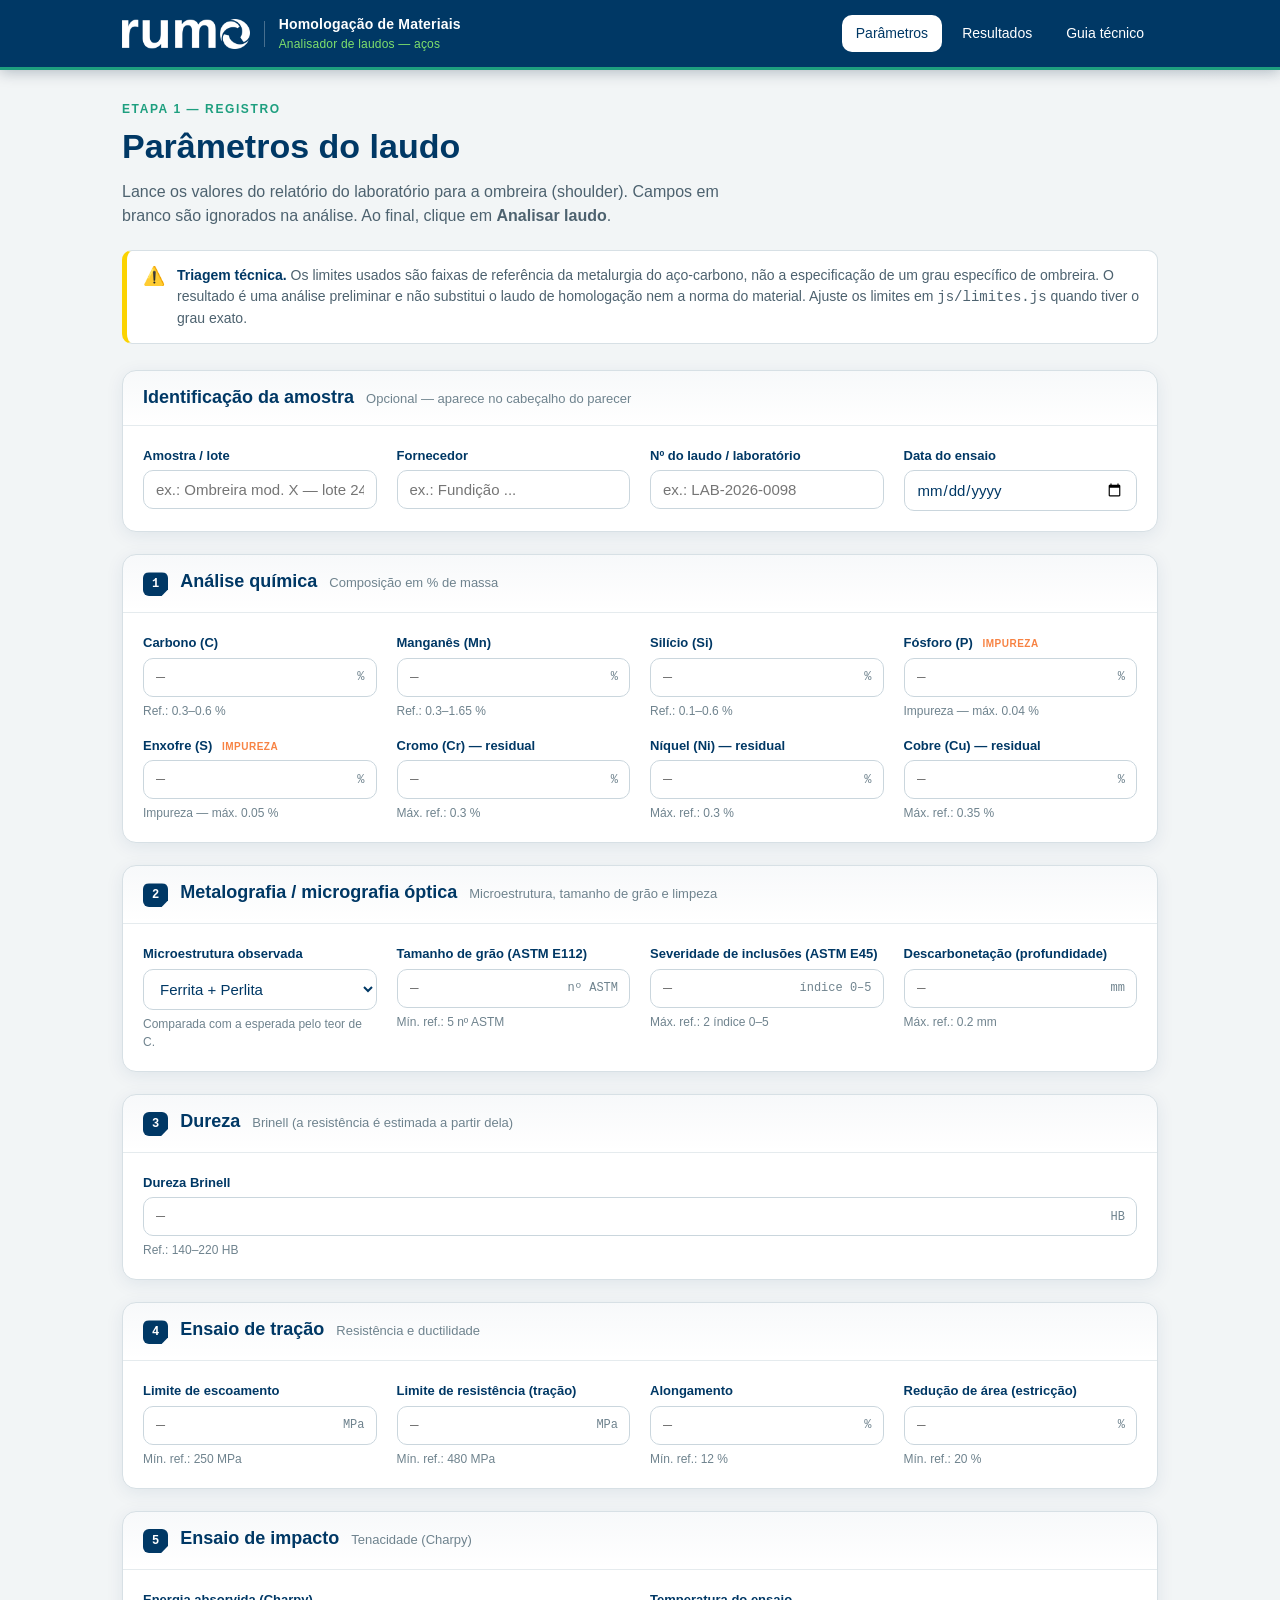
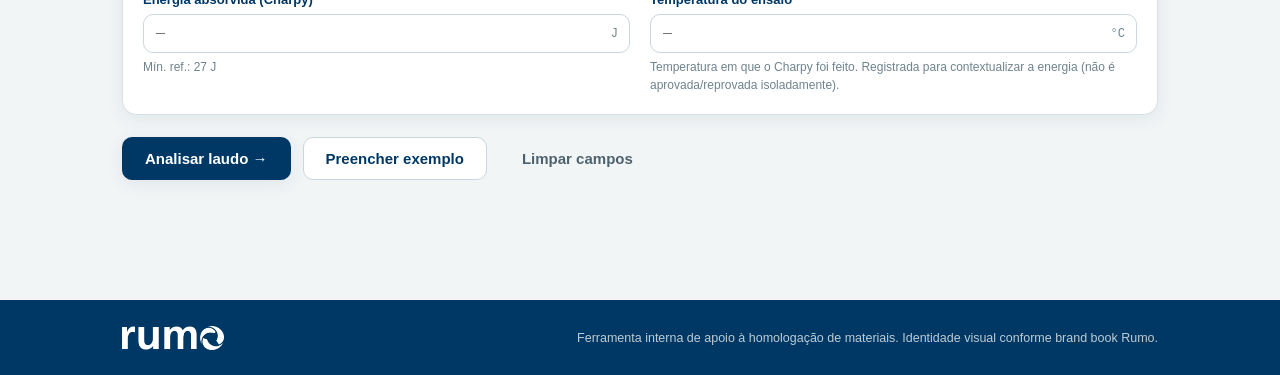
==== index.html @ c0f43e41 "Piloto" ====
<!DOCTYPE html>
<html lang="pt-BR">
<head>
  <meta charset="UTF-8">
  <meta name="viewport" content="width=device-width, initial-scale=1.0">
  <title>Entrada de parâmetros · Homologação de aços · Rumo</title>
  <link rel="stylesheet" href="css/estilo.css">
</head>
<body>
  <header class="topo">
    <div class="topo__interno">
      <div class="topo__marca">
        <img src="assets/rumo/rumo-logo-branco.png" alt="Rumo">
        <span class="topo__divisor"></span>
        <span class="topo__titulo">Homologação de Materiais<span>Analisador de laudos — aços</span></span>
      </div>
      <nav class="nav">
        <a href="index.html" class="ativo">Parâmetros</a>
        <a href="resultados.html">Resultados</a>
        <a href="guia.html">Guia técnico</a>
      </nav>
    </div>
  </header>

  <main class="pagina">
    <div class="cabecalho">
      <p class="eyebrow">Etapa 1 — Registro</p>
      <h1>Parâmetros do laudo</h1>
      <p class="sub">Lance os valores do relatório do laboratório para a ombreira (shoulder). Campos em branco são ignorados na análise. Ao final, clique em <strong>Analisar laudo</strong>.</p>
    </div>

    <div class="aviso">
      <span class="aviso__ico">⚠️</span>
      <div><strong>Triagem técnica.</strong> Os limites usados são faixas de referência da metalurgia do aço-carbono, não a especificação de um grau específico de ombreira. O resultado é uma análise preliminar e não substitui o laudo de homologação nem a norma do material. Ajuste os limites em <code>js/limites.js</code> quando tiver o grau exato.</div>
    </div>

    <!-- Identificação (campos fixos) -->
    <section class="card">
      <div class="card__cabeca">
        <h2>Identificação da amostra</h2>
        <p class="legenda">Opcional — aparece no cabeçalho do parecer</p>
      </div>
      <div class="card__corpo">
        <div class="grade">
          <div class="campo"><label for="id_amostra">Amostra / lote</label>
            <div class="campo__entrada"><input type="text" id="id_amostra" placeholder="ex.: Ombreira mod. X — lote 2451"></div></div>
          <div class="campo"><label for="id_fornecedor">Fornecedor</label>
            <div class="campo__entrada"><input type="text" id="id_fornecedor" placeholder="ex.: Fundição ..."></div></div>
          <div class="campo"><label for="id_laudo">Nº do laudo / laboratório</label>
            <div class="campo__entrada"><input type="text" id="id_laudo" placeholder="ex.: LAB-2026-0098"></div></div>
          <div class="campo"><label for="id_data">Data do ensaio</label>
            <div class="campo__entrada"><input type="date" id="id_data"></div></div>
        </div>
      </div>
    </section>

    <!-- As 5 seções de análise são geradas a partir de limites.js -->
    <div id="secoes-analise"></div>

    <div class="acoes">
      <button type="button" class="btn btn--primario" id="btn-analisar">Analisar laudo →</button>
      <button type="button" class="btn btn--secundario" id="btn-exemplo">Preencher exemplo</button>
      <button type="button" class="btn btn--fantasma" id="btn-limpar">Limpar campos</button>
    </div>
  </main>

  <footer class="rodape">
    <div class="rodape__interno">
      <img src="assets/rumo/rumo-logo-branco.png" alt="Rumo">
      <p>Ferramenta interna de apoio à homologação de materiais. Identidade visual conforme brand book Rumo.</p>
    </div>
  </footer>

  <script src="js/limites.js"></script>
  <script src="js/entrada.js"></script>
</body>
</html>
---- css/estilo.css ----
/* =====================================================================
   IDENTIDADE RUMO — Tokens de design (brand book oficial)
   Paleta: https://brandbook.rumolog.com/
   ===================================================================== */
:root {
  /* Paleta institucional (principal) */
  --rumo-azul:         #003865;   /* cor âncora */
  --rumo-azul-claro:   #32A6E6;
  --rumo-verde:        #1E9F7F;
  --rumo-verde-claro:  #7FE06C;
  --rumo-azul-profundo:#002B4D;
  --rumo-azul-noite:   #001E36;

  /* Secundária — uso PONTUAL */
  --rumo-amarelo:      #FBD300;
  --rumo-laranja:      #F78344;
  --rumo-cinza:        #BDCCD4;

  /* Cinzas de interface */
  --rumo-cinza-50:     #F2F5F6;
  --rumo-cinza-100:    #E5EBEE;
  --rumo-cinza-200:    #D7E0E5;
  --rumo-cinza-300:    #CAD6DD;
  --rumo-texto:        #4D626F;
  --rumo-texto-claro:  #6F838E;

  /* Tipografia — Cera Pro p/ quem tiver licença; Verdana é o fallback oficial */
  --rumo-fonte: "Cera Pro", Verdana, Geneva, Tahoma, sans-serif;
  --fonte-dados: ui-monospace, "SF Mono", "Cascadia Code", "Roboto Mono", Consolas, monospace;

  /* Estados */
  --rumo-ok:     var(--rumo-verde);
  --rumo-alerta: var(--rumo-amarelo);
  --rumo-erro:   #D84545;

  /* Forma, sombra e movimento (chanfro sutil = eco do grafismo) */
  --rumo-raio:    14px;
  --rumo-raio-sm: 10px;
  --rumo-sombra:       0 4px 18px rgba(0, 56, 101, 0.08);
  --rumo-sombra-hover: 0 10px 30px rgba(0, 56, 101, 0.16);
  --rumo-transicao: 0.18s ease;
}

/* =====================================================================
   BASE
   ===================================================================== */
* { box-sizing: border-box; }
html { scroll-behavior: smooth; }
body {
  margin: 0;
  font-family: var(--rumo-fonte);
  color: var(--rumo-azul);
  background:
    radial-gradient(1200px 480px at 100% -10%, rgba(50,166,230,0.06), transparent 60%),
    var(--rumo-cinza-50);
  line-height: 1.5;
  -webkit-font-smoothing: antialiased;
}
a { color: var(--rumo-azul-claro); }
h1, h2, h3 { color: var(--rumo-azul); line-height: 1.2; margin: 0 0 .4em; }
p { margin: 0 0 .8em; }

/* =====================================================================
   BARRA SUPERIOR + NAVEGAÇÃO
   ===================================================================== */
.topo {
  background: var(--rumo-azul);
  color: #fff;
  position: sticky; top: 0; z-index: 50;
  box-shadow: 0 2px 14px rgba(0,30,54,0.28);
  /* chanfro sutil na base (grafismo Rumo) */
  border-bottom: 3px solid var(--rumo-verde);
}
.topo__interno {
  max-width: 1080px; margin: 0 auto; padding: 14px 22px;
  display: flex; align-items: center; gap: 22px; flex-wrap: wrap;
}
.topo__marca { display: flex; align-items: center; gap: 14px; }
.topo__marca img { height: 30px; width: auto; display: block; }   /* logo > 70px de largura */
.topo__divisor { width: 1px; height: 26px; background: rgba(255,255,255,.28); }
.topo__titulo { font-size: 14px; font-weight: 700; letter-spacing: .2px; }
.topo__titulo span { display: block; font-weight: 400; font-size: 12px; color: var(--rumo-verde-claro); }

.nav { margin-left: auto; display: flex; gap: 6px; flex-wrap: wrap; }
.nav a {
  color: #fff; text-decoration: none; font-size: 14px; font-weight: 500;
  padding: 8px 14px; border-radius: var(--rumo-raio-sm);
  transition: background var(--rumo-transicao);
}
.nav a:hover { background: rgba(255,255,255,.12); }
.nav a.ativo { background: #fff; color: var(--rumo-azul); }

/* =====================================================================
   LAYOUT DE PÁGINA
   ===================================================================== */
.pagina { max-width: 1080px; margin: 0 auto; padding: 30px 22px 80px; }
.cabecalho { margin-bottom: 22px; }
.cabecalho .eyebrow {
  font-size: 12px; font-weight: 700; letter-spacing: 1.6px; text-transform: uppercase;
  color: var(--rumo-verde); margin-bottom: 8px;
}
.cabecalho h1 { font-size: clamp(24px, 4vw, 34px); }
.cabecalho .sub { color: var(--rumo-texto); max-width: 70ch; }

/* aviso de triagem (honestidade técnica) */
.aviso {
  display: flex; gap: 12px; align-items: flex-start;
  background: #fff; border: 1px solid var(--rumo-cinza-200);
  border-left: 5px solid var(--rumo-amarelo);
  border-radius: var(--rumo-raio-sm);
  padding: 14px 16px; margin: 18px 0 26px;
  color: var(--rumo-texto); font-size: 14px;
}
.aviso strong { color: var(--rumo-azul); }
.aviso__ico { font-size: 18px; line-height: 1.3; }

/* =====================================================================
   CARDS / SEÇÕES
   ===================================================================== */
.card {
  background: #fff; border: 1px solid var(--rumo-cinza-200);
  border-radius: var(--rumo-raio); box-shadow: var(--rumo-sombra);
  margin-bottom: 22px; overflow: hidden;
}
.card__cabeca {
  display: flex; align-items: baseline; gap: 12px; flex-wrap: wrap;
  padding: 16px 20px; border-bottom: 1px solid var(--rumo-cinza-100);
  background: linear-gradient(180deg, rgba(0,56,101,0.03), transparent);
}
.card__num {
  font-family: var(--fonte-dados); font-size: 12px; font-weight: 700;
  color: #fff; background: var(--rumo-azul);
  padding: 3px 9px; border-radius: 6px;
  /* canto chanfrado: assinatura do grafismo */
  clip-path: polygon(0 0, 100% 0, 100% 70%, calc(100% - 7px) 100%, 0 100%);
}
.card__cabeca h2 { font-size: 18px; margin: 0; }
.card__cabeca .legenda { color: var(--rumo-texto-claro); font-size: 13px; margin: 0; }
.card__corpo { padding: 20px; }

/* =====================================================================
   FORMULÁRIO
   ===================================================================== */
.grade { display: grid; grid-template-columns: repeat(auto-fit, minmax(220px, 1fr)); gap: 16px 20px; }
.campo { display: flex; flex-direction: column; gap: 5px; }
.campo > label { font-size: 13px; font-weight: 600; color: var(--rumo-azul); }
.campo__entrada { position: relative; display: flex; align-items: center; }
.campo input, .campo select {
  width: 100%; font-family: var(--rumo-fonte); font-size: 15px; color: var(--rumo-azul);
  padding: 10px 12px; border: 1.5px solid var(--rumo-cinza-300);
  border-radius: var(--rumo-raio-sm); background: #fff;
  transition: border-color var(--rumo-transicao), box-shadow var(--rumo-transicao);
}
.campo input[type="number"] { font-family: var(--fonte-dados); }
.campo input:focus, .campo select:focus {
  outline: none; border-color: var(--rumo-azul-claro);
  box-shadow: 0 0 0 3px rgba(50,166,230,.22);
}
.campo .unidade {
  position: absolute; right: 12px; font-family: var(--fonte-dados);
  font-size: 12px; color: var(--rumo-texto-claro); pointer-events: none;
}
.campo input[type="number"] { padding-right: 46px; }
.campo .ajuda { font-size: 12px; color: var(--rumo-texto-claro); }
.tag-impureza {
  font-size: 10px; font-weight: 700; letter-spacing: .5px; text-transform: uppercase;
  color: var(--rumo-laranja); margin-left: 6px;
}

/* =====================================================================
   BOTÕES E AÇÕES
   ===================================================================== */
.acoes { display: flex; gap: 12px; flex-wrap: wrap; margin-top: 8px; }
.btn {
  font-family: var(--rumo-fonte); font-size: 15px; font-weight: 600; cursor: pointer;
  padding: 12px 22px; border-radius: var(--rumo-raio-sm); border: 1.5px solid transparent;
  transition: transform var(--rumo-transicao), box-shadow var(--rumo-transicao), background var(--rumo-transicao);
}
.btn:hover { transform: translateY(-1px); }
.btn--primario { background: var(--rumo-azul); color: #fff; box-shadow: var(--rumo-sombra); }
.btn--primario:hover { background: var(--rumo-azul-profundo); box-shadow: var(--rumo-sombra-hover); }
.btn--secundario { background: #fff; color: var(--rumo-azul); border-color: var(--rumo-cinza-300); }
.btn--secundario:hover { border-color: var(--rumo-azul-claro); }
.btn--fantasma { background: transparent; color: var(--rumo-texto); border-color: transparent; }
.btn:focus-visible { outline: 3px solid var(--rumo-azul-claro); outline-offset: 2px; }

/* =====================================================================
   VEREDITO (página de resultados)
   ===================================================================== */
.veredito {
  border-radius: var(--rumo-raio); padding: 22px 24px; margin-bottom: 24px; color: #fff;
  display: flex; align-items: center; gap: 20px; flex-wrap: wrap;
  box-shadow: var(--rumo-sombra);
  /* canto chanfrado superior-direito */
  clip-path: polygon(0 0, calc(100% - 22px) 0, 100% 22px, 100% 100%, 0 100%);
}
.veredito--conforme    { background: var(--rumo-verde); }
.veredito--ressalvas   { background: var(--rumo-amarelo); color: var(--rumo-azul); }
.veredito--naoConforme { background: var(--rumo-erro); }
.veredito--semDados    { background: var(--rumo-azul); }
.veredito__selo {
  font-family: var(--fonte-dados); font-size: 13px; font-weight: 700;
  border: 2px solid currentColor; border-radius: 8px; padding: 6px 12px; white-space: nowrap;
}
.veredito__txt h2 { color: inherit; font-size: 22px; margin: 0 0 2px; }
.veredito__txt p { margin: 0; opacity: .92; font-size: 14px; }
.veredito__num { margin-left: auto; display: flex; gap: 18px; }
.veredito__num div { text-align: center; }
.veredito__num b { display: block; font-family: var(--fonte-dados); font-size: 24px; line-height: 1; }
.veredito__num span { font-size: 11px; text-transform: uppercase; letter-spacing: .6px; opacity: .9; }

/* =====================================================================
   ITENS DE RESULTADO + BARRA DE FAIXA (elemento-assinatura)
   ===================================================================== */
.resultado { padding: 16px 0; border-bottom: 1px solid var(--rumo-cinza-100); }
.resultado:last-child { border-bottom: none; }
.resultado__topo { display: flex; align-items: baseline; gap: 10px; flex-wrap: wrap; }
.resultado__rotulo { font-weight: 600; font-size: 15px; color: var(--rumo-azul); }
.resultado__valor { font-family: var(--fonte-dados); font-size: 16px; font-weight: 700; }
.resultado__valor .u { font-size: 12px; font-weight: 400; color: var(--rumo-texto-claro); margin-left: 2px; }

.chip {
  font-size: 11px; font-weight: 700; letter-spacing: .4px; text-transform: uppercase;
  padding: 3px 10px; border-radius: 999px; margin-left: auto; white-space: nowrap;
}
.chip--ok   { background: rgba(30,159,127,.14);  color: #137a60; }
.chip--fora--critico    { background: rgba(216,69,69,.14);  color: #b3302f; }
.chip--fora--observacao { background: rgba(251,211,0,.22);  color: #8a6d00; }
.chip--na   { background: var(--rumo-cinza-100); color: var(--rumo-texto-claro); }

.resultado__parecer { font-size: 13.5px; color: var(--rumo-texto); margin: 8px 0 0; max-width: 86ch; }
.resultado__fonte { font-size: 11.5px; color: var(--rumo-texto-claro); margin: 6px 0 0; font-style: italic; }

/* barra de faixa: trilho + zona aceitável + marcador do valor */
.barra { position: relative; height: 30px; margin: 12px 0 4px; }
.barra__trilho {
  position: absolute; top: 11px; left: 0; right: 0; height: 8px;
  background: var(--rumo-cinza-100); border-radius: 999px; overflow: hidden;
}
.barra__zona {            /* faixa aceitável (verde) */
  position: absolute; top: 0; bottom: 0;
  background: rgba(30,159,127,.30);
  border-left: 2px solid var(--rumo-verde);
  border-right: 2px solid var(--rumo-verde);
}
.barra__marcador {        /* posição do valor medido */
  position: absolute; top: 4px; width: 3px; height: 22px; border-radius: 2px;
  background: var(--rumo-azul); transform: translateX(-50%);
}
.barra--fora .barra__marcador { background: var(--rumo-erro); }
.barra--ok .barra__marcador { background: var(--rumo-azul); }
.barra__lim {
  position: absolute; top: 22px; font-family: var(--fonte-dados);
  font-size: 10px; color: var(--rumo-texto-claro); transform: translateX(-50%);
}

/* estado vazio */
.vazio { text-align: center; padding: 56px 20px; }
.vazio img { height: 40px; opacity: .9; margin-bottom: 16px; }
.vazio h2 { font-size: 20px; }
.vazio p { color: var(--rumo-texto); max-width: 50ch; margin: 0 auto 18px; }

/* =====================================================================
   GUIA TÉCNICO
   ===================================================================== */
.guia-grade { display: grid; grid-template-columns: repeat(auto-fit, minmax(260px, 1fr)); gap: 20px; }
.guia-card { background:#fff; border:1px solid var(--rumo-cinza-200); border-radius: var(--rumo-raio);
  box-shadow: var(--rumo-sombra); padding: 20px; }
.guia-card h3 { font-size: 16px; display: flex; align-items: center; gap: 8px; }
.guia-card p, .guia-card li { font-size: 14px; color: var(--rumo-texto); }
.guia-card ul { margin: 0; padding-left: 18px; }
.guia-card li { margin-bottom: 6px; }

.tabela { width: 100%; border-collapse: collapse; font-size: 13.5px; margin: 4px 0 6px; }
.tabela th, .tabela td { text-align: left; padding: 9px 10px; border-bottom: 1px solid var(--rumo-cinza-100); }
.tabela th { color: var(--rumo-azul); font-size: 12px; text-transform: uppercase; letter-spacing: .4px; background: rgba(0,56,101,.03); }
.tabela td:first-child { font-weight: 600; color: var(--rumo-azul); }
.tabela .num { font-family: var(--fonte-dados); }
.tabela .imp { color: var(--rumo-laranja); font-weight: 700; }

.faixa-visual { display: flex; height: 38px; border-radius: var(--rumo-raio-sm); overflow: hidden; margin: 10px 0; font-size: 11px; }
.faixa-visual span { display: flex; align-items: center; justify-content: center; color: #fff; font-weight: 600; text-align:center; padding: 0 6px; }
.fv-hipo  { background: var(--rumo-verde); flex: 0 0 46%; }
.fv-eut   { background: var(--rumo-azul-claro); flex: 0 0 10%; }
.fv-hiper { background: var(--rumo-laranja); flex: 1; }

.nota-fonte { font-size: 12px; color: var(--rumo-texto-claro); border-top: 1px dashed var(--rumo-cinza-200); padding-top: 10px; margin-top: 12px; }

/* =====================================================================
   RODAPÉ
   ===================================================================== */
.rodape { background: var(--rumo-azul); color: #fff; margin-top: 40px; }
.rodape__interno { max-width: 1080px; margin: 0 auto; padding: 26px 22px;
  display: flex; align-items: center; gap: 18px; flex-wrap: wrap; justify-content: space-between; }
.rodape img { height: 24px; }
.rodape p { margin: 0; font-size: 12.5px; color: var(--rumo-cinza); }

/* =====================================================================
   RESPONSIVO / ACESSIBILIDADE / IMPRESSÃO
   ===================================================================== */
@media (max-width: 620px) {
  .topo__interno { padding: 12px 16px; gap: 12px; }
  .topo__titulo { display: none; }
  .nav { margin-left: 0; width: 100%; }
  .pagina { padding: 22px 16px 64px; }
  .veredito__num { margin-left: 0; width: 100%; justify-content: flex-start; }
}
@media (prefers-reduced-motion: reduce) {
  * { transition: none !important; scroll-behavior: auto !important; }
  .btn:hover { transform: none; }
}
@media print {
  .topo, .rodape, .acoes, .aviso, .nav { display: none !important; }
  body { background: #fff; }
  .card, .guia-card, .veredito { box-shadow: none; border: 1px solid #ccc; }
  .veredito { -webkit-print-color-adjust: exact; print-color-adjust: exact; }
}
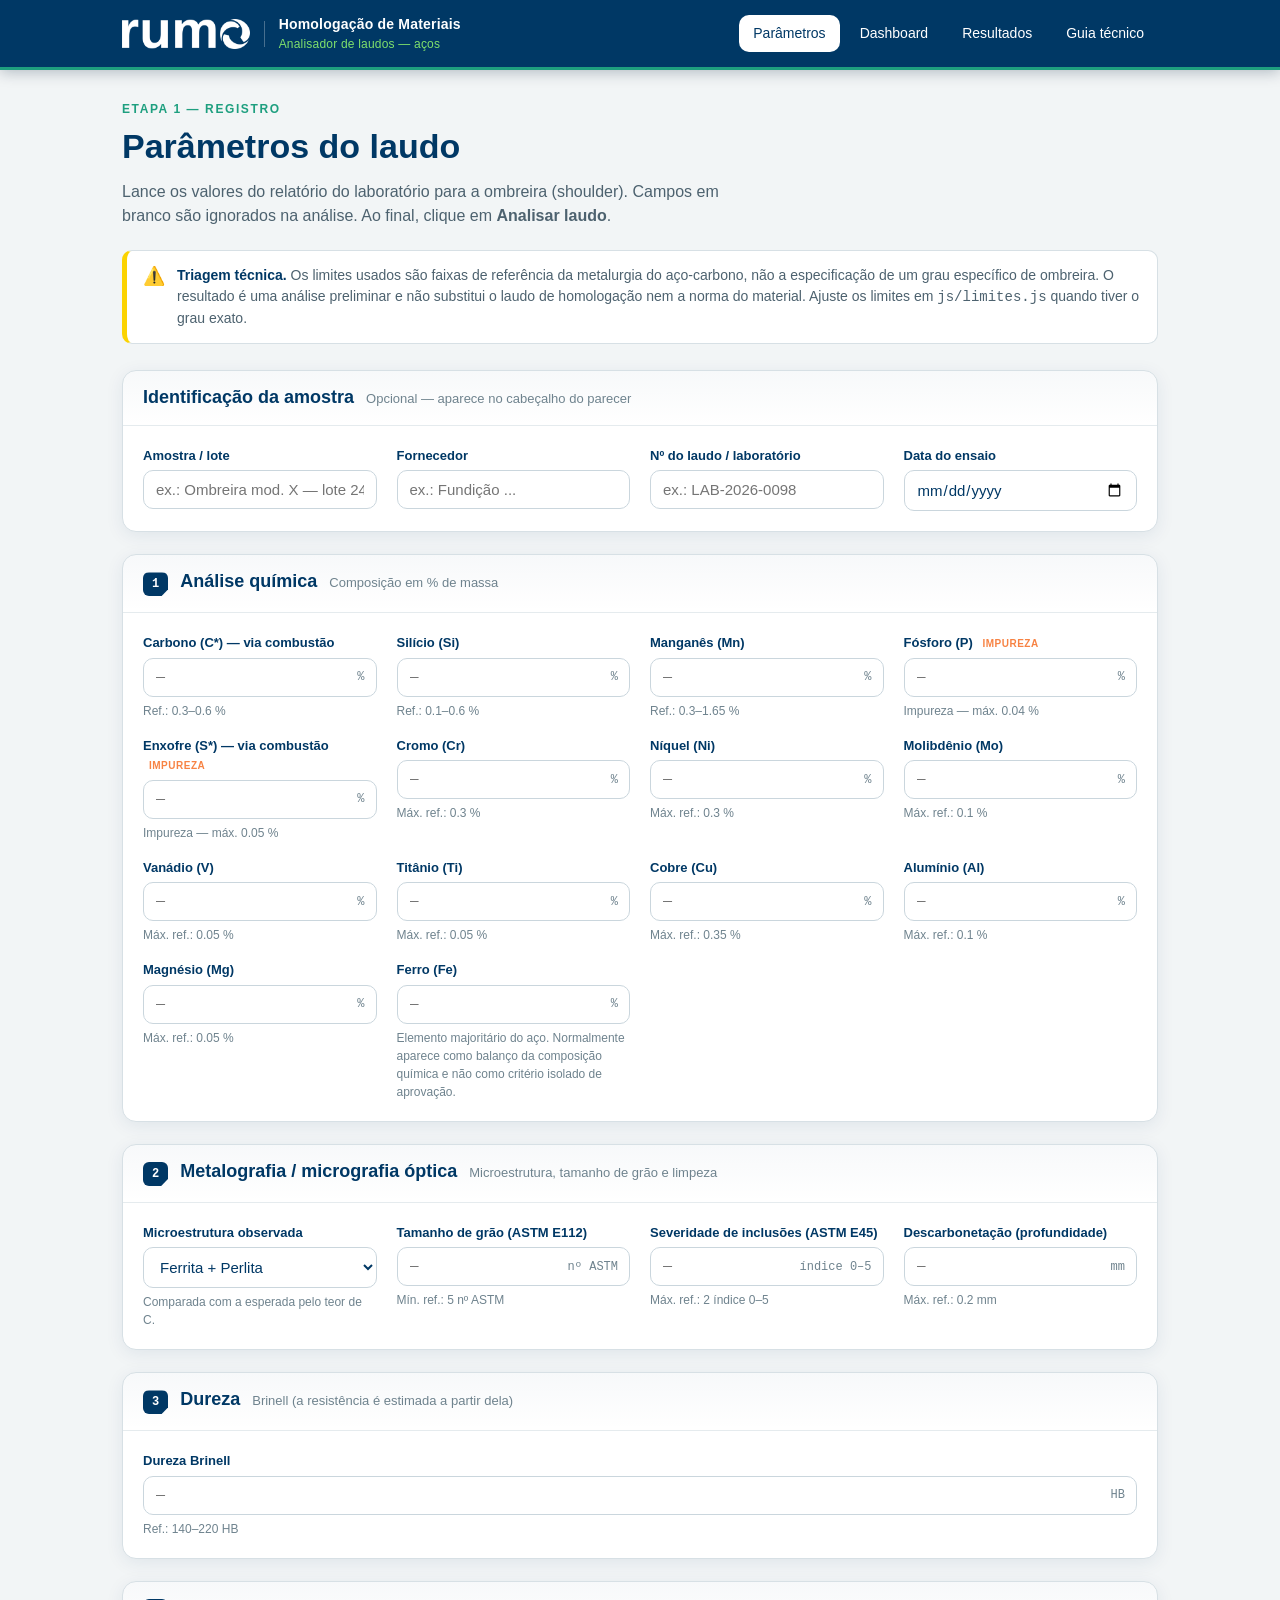
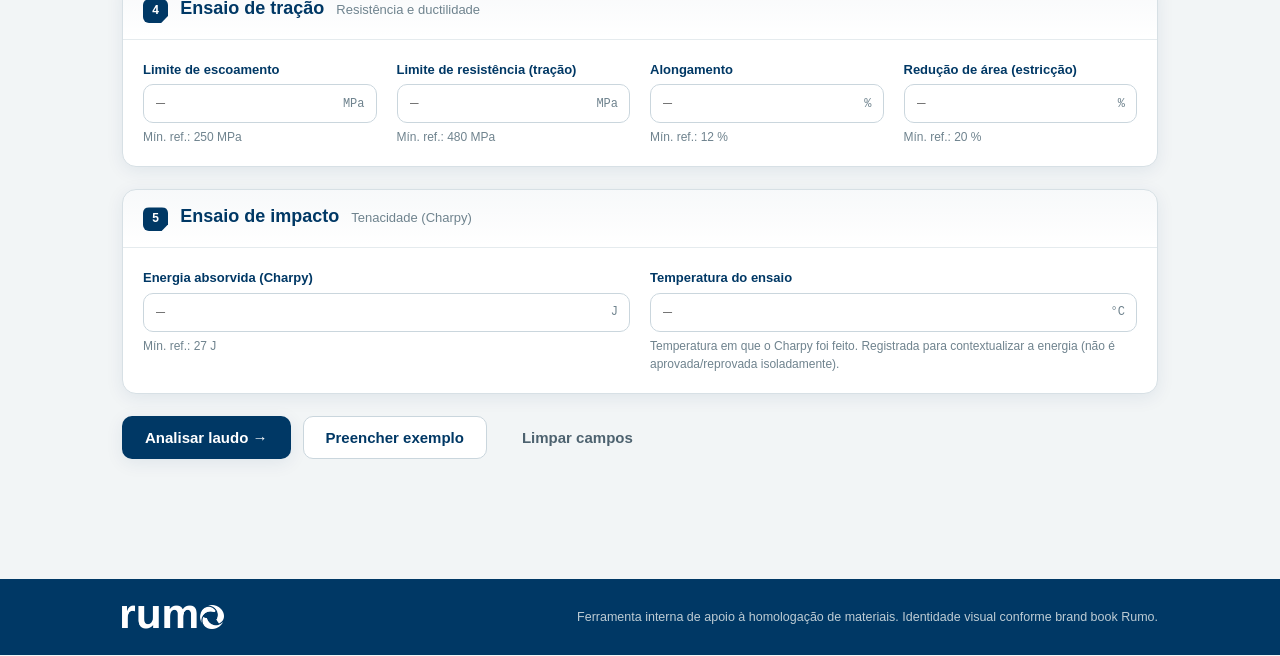
==== commit 625ab902: "add dashboard" ====
--- a/index.html
+++ b/index.html
@@ -16,6 +16,7 @@
       </div>
       <nav class="nav">
         <a href="index.html" class="ativo">Parâmetros</a>
+        <a href="dashboard.html">Dashboard</a>
         <a href="resultados.html">Resultados</a>
         <a href="guia.html">Guia técnico</a>
       </nav>
--- a/css/estilo.css
+++ b/css/estilo.css
@@ -315,3 +315,155 @@
   .card, .guia-card, .veredito { box-shadow: none; border: 1px solid #ccc; }
   .veredito { -webkit-print-color-adjust: exact; print-color-adjust: exact; }
 }
+
+/* =====================================================================
+   ENRIQUECIMENTO DO GUIA TÉCNICO
+   ===================================================================== */
+.cabecalho--guia .sub { max-width: 94ch; font-size: 15.5px; }
+.painel-guia {
+  display: grid; grid-template-columns: minmax(0, 1.15fr) minmax(300px, .85fr); gap: 20px;
+  background: linear-gradient(135deg, rgba(0,56,101,.98), rgba(0,78,122,.92)); color: #fff;
+  border-radius: var(--rumo-raio); box-shadow: var(--rumo-sombra); padding: 24px; margin-bottom: 22px;
+  clip-path: polygon(0 0, calc(100% - 26px) 0, 100% 26px, 100% 100%, 0 100%);
+}
+.painel-guia h2 { color: #fff; font-size: 23px; margin: 8px 0 8px; }
+.painel-guia p { color: rgba(255,255,255,.88); line-height: 1.65; }
+.guia-pill {
+  display: inline-flex; align-items: center; width: fit-content;
+  background: rgba(30,159,127,.22); color: var(--rumo-verde-claro); border: 1px solid rgba(107,231,202,.35);
+  padding: 5px 10px; border-radius: 999px; font-size: 11px; font-weight: 800; letter-spacing: .9px; text-transform: uppercase;
+}
+.destaque-grid { display: grid; grid-template-columns: repeat(2, minmax(0,1fr)); gap: 12px; }
+.guia-kpi { background: rgba(255,255,255,.10); border: 1px solid rgba(255,255,255,.18); border-radius: 14px; padding: 14px; }
+.guia-kpi b { display: block; font-family: var(--fonte-dados); font-size: 28px; color: var(--rumo-verde-claro); line-height: 1; margin-bottom: 8px; }
+.guia-kpi span { color: rgba(255,255,255,.9); font-size: 13px; line-height: 1.45; }
+.lista-tecnica { margin: 0; padding-left: 20px; color: var(--rumo-texto); font-size: 14.5px; line-height: 1.75; }
+.lista-tecnica li { margin-bottom: 5px; }
+.alerta-tecnico {
+  margin-top: 16px; padding: 13px 15px; border-radius: var(--rumo-raio-sm);
+  background: rgba(251,211,0,.16); border: 1px solid rgba(251,211,0,.38); color: var(--rumo-azul); font-size: 14px; line-height: 1.55;
+}
+.tabela-wrap { width: 100%; overflow-x: auto; -webkit-overflow-scrolling: touch; }
+.card--guia-destaque { border-top: 4px solid var(--rumo-verde); }
+.metodo-box {
+  display: flex; align-items: center; gap: 8px; flex-wrap: wrap;
+  background: var(--rumo-cinza-50); border: 1px solid var(--rumo-cinza-200); border-radius: var(--rumo-raio-sm);
+  padding: 12px 14px; margin: 14px 0 16px; color: var(--rumo-texto); font-size: 13.5px;
+}
+.metodo-box strong { color: var(--rumo-azul); margin-right: 3px; }
+.metodo-box span {
+  font-family: var(--fonte-dados); font-weight: 800; color: var(--rumo-azul); background: #fff;
+  border: 1px solid var(--rumo-cinza-200); border-radius: 8px; padding: 3px 7px;
+}
+.metodo-box em { flex-basis: 100%; color: var(--rumo-texto-claro); font-size: 12px; margin-top: 2px; }
+.tabela-elementos { min-width: 980px; }
+.tabela-elementos td { vertical-align: top; line-height: 1.45; }
+.tabela-elementos td:first-child { min-width: 175px; }
+.elemento-simbolo {
+  display: inline-flex; align-items: center; justify-content: center; min-width: 34px; height: 28px;
+  margin-right: 6px; border-radius: 8px; background: var(--rumo-azul); color: #fff;
+  font-family: var(--fonte-dados); font-weight: 800; letter-spacing: .2px;
+}
+.tag-metodo, .tag-critico {
+  display: inline-flex; align-items: center; width: fit-content; margin-top: 4px;
+  font-size: 10px; font-weight: 800; letter-spacing: .45px; text-transform: uppercase;
+  padding: 3px 7px; border-radius: 999px;
+}
+.tag-metodo { background: rgba(50,166,230,.14); color: var(--rumo-azul); }
+.tag-critico { background: rgba(216,69,69,.13); color: var(--rumo-erro); }
+.guia-bloco {
+  margin-top: 16px; padding: 16px; border-radius: var(--rumo-raio-sm);
+  background: linear-gradient(180deg, rgba(30,159,127,.08), rgba(30,159,127,.02));
+  border: 1px solid rgba(30,159,127,.18);
+}
+.guia-bloco h3 { margin: 0 0 8px; font-size: 15px; color: var(--rumo-azul); }
+.mini-grid { display: grid; grid-template-columns: repeat(3, minmax(0,1fr)); gap: 14px; margin: 16px 0 4px; }
+.guia-card--compacto { box-shadow: none; padding: 15px; }
+.guia-card--compacto h3 { margin-bottom: 6px; }
+.formula {
+  font-family: var(--fonte-dados); background: var(--rumo-cinza-50); padding: 12px 14px;
+  border-radius: 10px; font-size: 15px; color: var(--rumo-azul) !important; border: 1px solid var(--rumo-cinza-200);
+}
+.checklist { display: grid; grid-template-columns: repeat(auto-fit, minmax(280px,1fr)); gap: 10px; }
+.checklist label {
+  display: flex; gap: 10px; align-items: flex-start; background: var(--rumo-cinza-50);
+  border: 1px solid var(--rumo-cinza-200); border-radius: 12px; padding: 12px;
+  color: var(--rumo-texto); font-size: 14px; line-height: 1.45;
+}
+.checklist input { margin-top: 2px; accent-color: var(--rumo-verde); }
+
+@media (max-width: 820px) {
+  .painel-guia { grid-template-columns: 1fr; clip-path: none; }
+  .mini-grid { grid-template-columns: 1fr; }
+}
+@media (max-width: 520px) {
+  .destaque-grid { grid-template-columns: 1fr; }
+  .painel-guia { padding: 18px; }
+  .tabela-elementos { min-width: 860px; }
+}
+
+/* =====================================================================
+   DASHBOARD
+   ===================================================================== */
+.dash-hero {
+  display: flex; align-items: center; justify-content: space-between; gap: 18px; flex-wrap: wrap;
+  border-radius: var(--rumo-raio); padding: 22px 24px; margin-bottom: 18px;
+  background: linear-gradient(135deg, var(--rumo-azul), var(--rumo-azul-profundo)); color: #fff;
+  box-shadow: var(--rumo-sombra); clip-path: polygon(0 0, calc(100% - 24px) 0, 100% 24px, 100% 100%, 0 100%);
+}
+.dash-hero .eyebrow { color: var(--rumo-verde-claro); margin-bottom: 6px; }
+.dash-hero h2 { color: #fff; font-size: clamp(21px, 3vw, 28px); margin-bottom: 4px; }
+.dash-hero p { color: rgba(255,255,255,.86); margin: 0; max-width: 78ch; }
+.dash-hero--ok { border-bottom: 4px solid var(--rumo-verde); }
+.dash-hero--atencao { border-bottom: 4px solid var(--rumo-amarelo); }
+.dash-hero--erro { border-bottom: 4px solid var(--rumo-erro); }
+.dash-selo {
+  background: rgba(255,255,255,.14); border: 1px solid rgba(255,255,255,.24); color: #fff;
+  border-radius: 12px; padding: 12px 16px; font-weight: 800; text-transform: uppercase; letter-spacing: .8px;
+}
+.dash-kpis { display: grid; grid-template-columns: repeat(5, minmax(140px,1fr)); gap: 12px; margin: 0 0 20px; }
+.dash-kpi {
+  background:#fff; border:1px solid var(--rumo-cinza-200); border-radius: var(--rumo-raio); padding: 15px 16px;
+  box-shadow: var(--rumo-sombra); min-height: 112px; display:flex; flex-direction:column; justify-content:space-between;
+}
+.dash-kpi span { font-size: 12px; color: var(--rumo-texto-claro); text-transform: uppercase; letter-spacing: .5px; font-weight: 800; }
+.dash-kpi b { font-family: var(--fonte-dados); font-size: 30px; line-height: 1; color: var(--rumo-azul); }
+.dash-kpi small { color: var(--rumo-texto); font-size: 12px; line-height: 1.35; }
+.dash-kpi--ok { border-top: 4px solid var(--rumo-verde); }
+.dash-kpi--atencao { border-top: 4px solid var(--rumo-amarelo); }
+.dash-kpi--erro { border-top: 4px solid var(--rumo-erro); }
+.dash-kpi--azul { border-top: 4px solid var(--rumo-azul-claro); }
+.dash-insights {
+  background: #fff; border: 1px solid var(--rumo-cinza-200); border-left: 5px solid var(--rumo-verde);
+  border-radius: var(--rumo-raio-sm); box-shadow: var(--rumo-sombra); padding: 16px 18px; margin-bottom: 22px;
+}
+.dash-insights h2 { font-size: 18px; margin-bottom: 8px; }
+.dash-insights p, .dash-insights li { color: var(--rumo-texto); font-size: 14px; }
+.dash-insights ul { margin: 0; padding-left: 19px; }
+.dash-insights li { margin-bottom: 7px; line-height: 1.5; }
+.dashboard-grid { display: grid; gap: 18px; margin-bottom: 22px; }
+.dashboard-grid--dupla { grid-template-columns: repeat(2, minmax(0, 1fr)); }
+.chart-card {
+  background:#fff; border:1px solid var(--rumo-cinza-200); border-radius: var(--rumo-raio); box-shadow: var(--rumo-sombra);
+  overflow:hidden; min-width: 0;
+}
+.chart-card__head {
+  padding: 15px 18px 10px; border-bottom: 1px solid var(--rumo-cinza-100);
+  background: linear-gradient(180deg, rgba(0,56,101,.035), transparent);
+}
+.chart-card__head h2 { font-size: 17px; margin: 0 0 4px; }
+.chart-card__head p { margin: 0; color: var(--rumo-texto-claro); font-size: 12.5px; line-height: 1.45; }
+.chart-canvas { display: block; width: 100%; min-height: 210px; padding: 6px 8px 12px; }
+.card--dashboard-titulo { box-shadow: none; margin: 6px 0 14px; border-left: 5px solid var(--rumo-azul-claro); }
+.card--dashboard-titulo .card__cabeca { border-bottom: none; }
+.dash-acoes { margin-top: 4px; }
+
+@media (max-width: 980px) {
+  .dash-kpis { grid-template-columns: repeat(2, minmax(0, 1fr)); }
+  .dashboard-grid--dupla { grid-template-columns: 1fr; }
+}
+@media (max-width: 560px) {
+  .dash-hero { clip-path: none; padding: 18px; }
+  .dash-selo { width: 100%; text-align: center; }
+  .dash-kpis { grid-template-columns: 1fr; }
+}
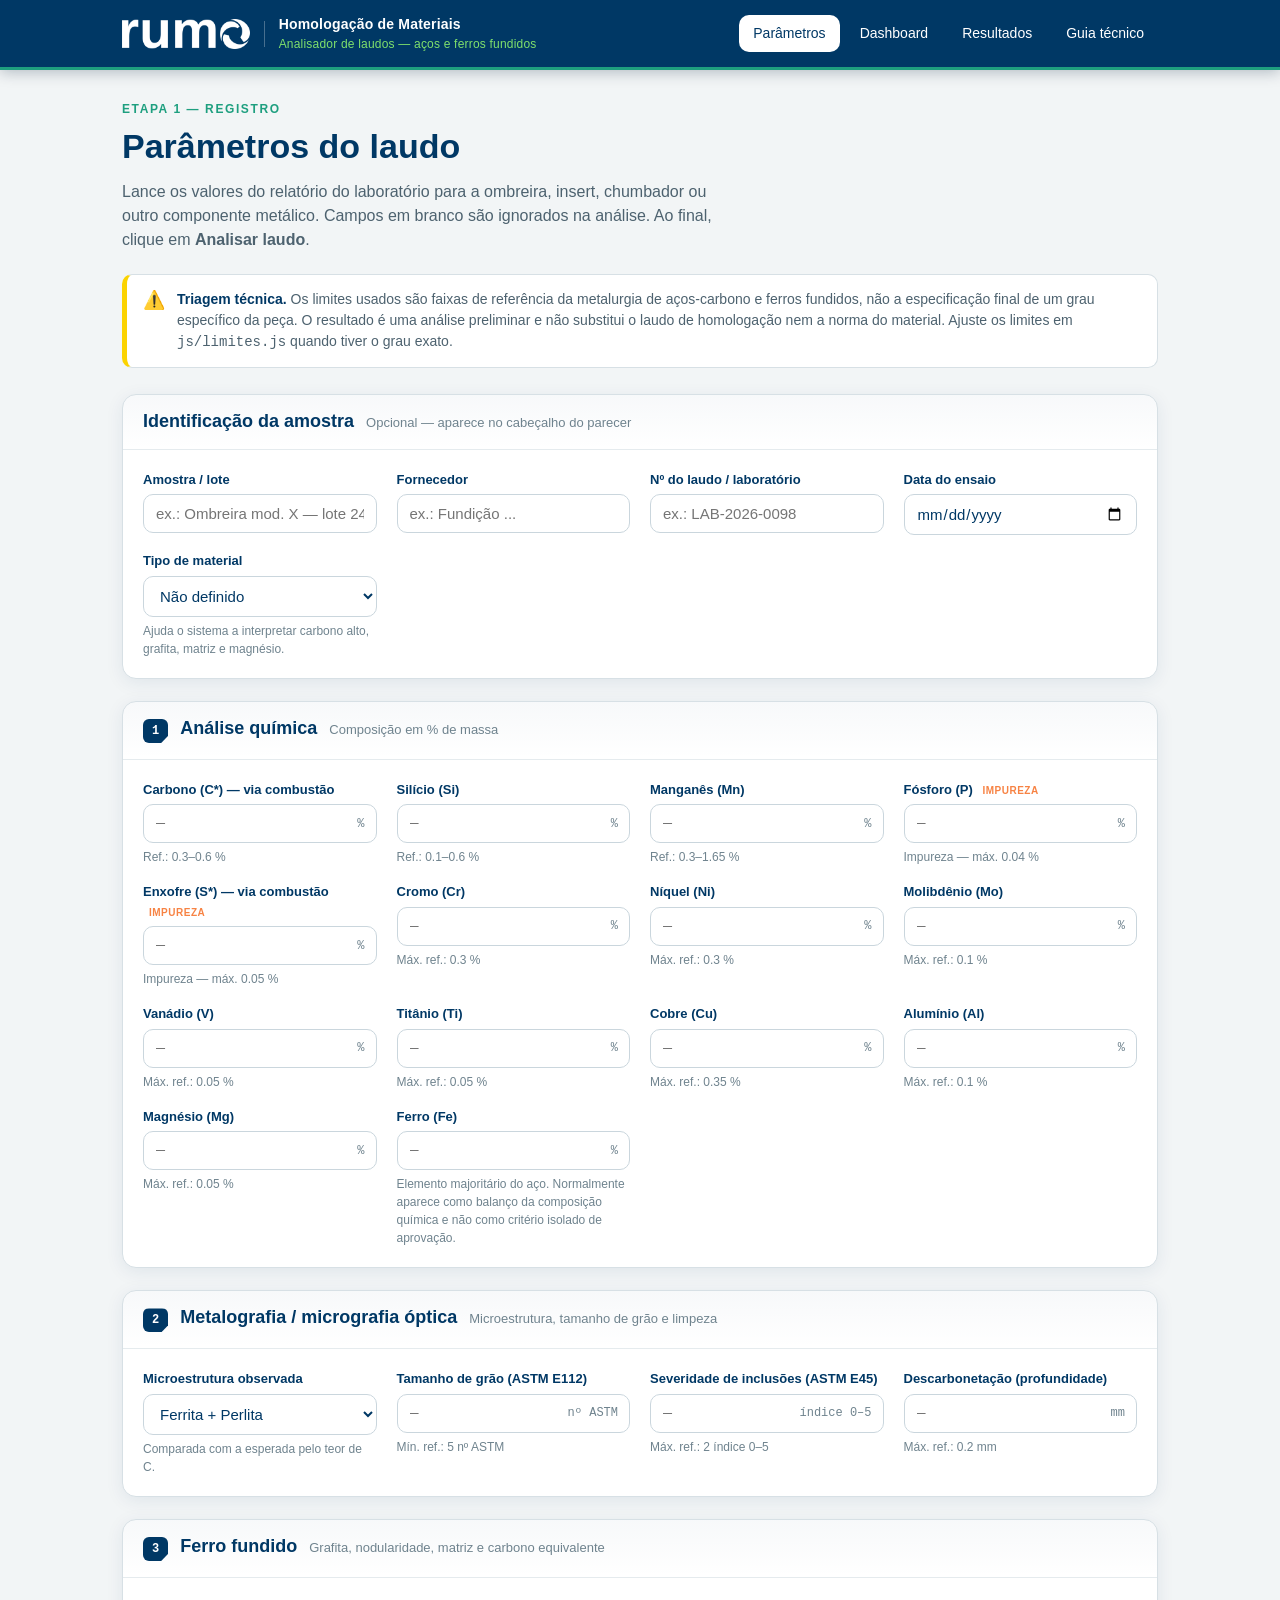
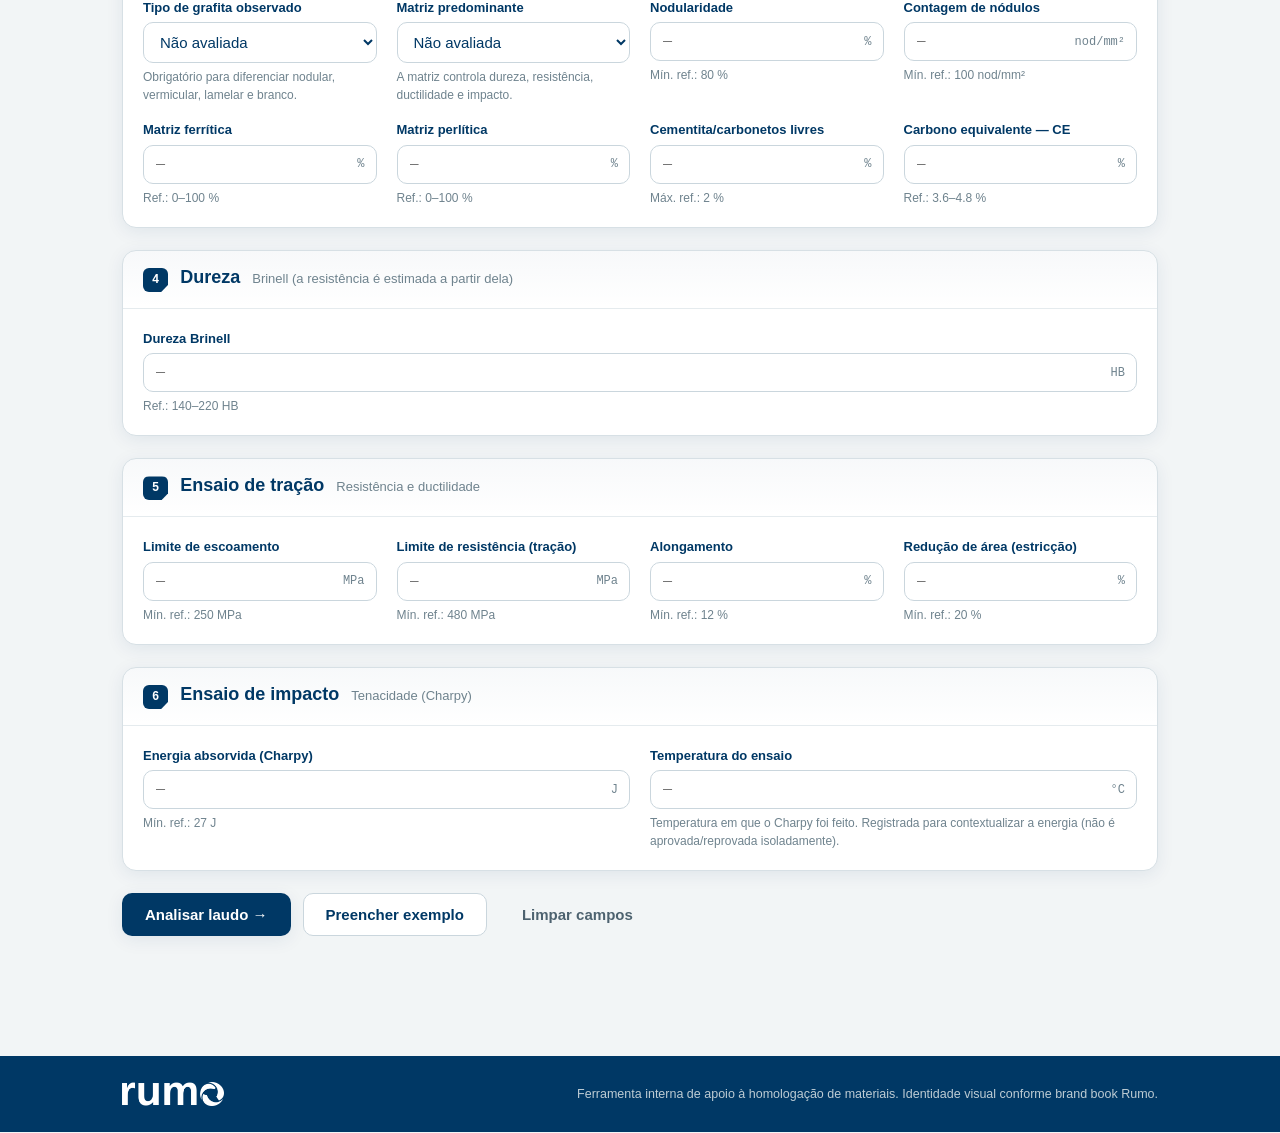
==== commit cf4f386d: "etc" ====
--- a/index.html
+++ b/index.html
@@ -3,7 +3,7 @@
 <head>
   <meta charset="UTF-8">
   <meta name="viewport" content="width=device-width, initial-scale=1.0">
-  <title>Entrada de parâmetros · Homologação de aços · Rumo</title>
+  <title>Entrada de parâmetros · Homologação de materiais · Rumo</title>
   <link rel="stylesheet" href="css/estilo.css">
 </head>
 <body>
@@ -12,7 +12,7 @@
       <div class="topo__marca">
         <img src="assets/rumo/rumo-logo-branco.png" alt="Rumo">
         <span class="topo__divisor"></span>
-        <span class="topo__titulo">Homologação de Materiais<span>Analisador de laudos — aços</span></span>
+        <span class="topo__titulo">Homologação de Materiais<span>Analisador de laudos — aços e ferros fundidos</span></span>
       </div>
       <nav class="nav">
         <a href="index.html" class="ativo">Parâmetros</a>
@@ -27,12 +27,12 @@
     <div class="cabecalho">
       <p class="eyebrow">Etapa 1 — Registro</p>
       <h1>Parâmetros do laudo</h1>
-      <p class="sub">Lance os valores do relatório do laboratório para a ombreira (shoulder). Campos em branco são ignorados na análise. Ao final, clique em <strong>Analisar laudo</strong>.</p>
+      <p class="sub">Lance os valores do relatório do laboratório para a ombreira, insert, chumbador ou outro componente metálico. Campos em branco são ignorados na análise. Ao final, clique em <strong>Analisar laudo</strong>.</p>
     </div>
 
     <div class="aviso">
       <span class="aviso__ico">⚠️</span>
-      <div><strong>Triagem técnica.</strong> Os limites usados são faixas de referência da metalurgia do aço-carbono, não a especificação de um grau específico de ombreira. O resultado é uma análise preliminar e não substitui o laudo de homologação nem a norma do material. Ajuste os limites em <code>js/limites.js</code> quando tiver o grau exato.</div>
+      <div><strong>Triagem técnica.</strong> Os limites usados são faixas de referência da metalurgia de aços-carbono e ferros fundidos, não a especificação final de um grau específico da peça. O resultado é uma análise preliminar e não substitui o laudo de homologação nem a norma do material. Ajuste os limites em <code>js/limites.js</code> quando tiver o grau exato.</div>
     </div>
 
     <!-- Identificação (campos fixos) -->
@@ -51,6 +51,16 @@
             <div class="campo__entrada"><input type="text" id="id_laudo" placeholder="ex.: LAB-2026-0098"></div></div>
           <div class="campo"><label for="id_data">Data do ensaio</label>
             <div class="campo__entrada"><input type="date" id="id_data"></div></div>
+          <div class="campo"><label for="id_material">Tipo de material</label>
+            <div class="campo__entrada"><select id="id_material">
+              <option value="Não definido">Não definido</option>
+              <option value="Aço carbono / baixa liga">Aço carbono / baixa liga</option>
+              <option value="Ferro fundido nodular">Ferro fundido nodular</option>
+              <option value="Ferro fundido vermicular">Ferro fundido vermicular</option>
+              <option value="Ferro fundido lamelar">Ferro fundido lamelar</option>
+              <option value="Ferro fundido branco / coquilhado">Ferro fundido branco / coquilhado</option>
+            </select></div>
+            <span class="ajuda">Ajuda o sistema a interpretar carbono alto, grafita, matriz e magnésio.</span></div>
         </div>
       </div>
     </section>
--- a/css/estilo.css
+++ b/css/estilo.css
@@ -467,3 +467,16 @@
   .dash-selo { width: 100%; text-align: center; }
   .dash-kpis { grid-template-columns: 1fr; }
 }
+
+/* Complementos para análise de ferros fundidos */
+.subtitulo-guia {
+  margin: 22px 0 10px;
+  color: var(--azul-escuro, #003b71);
+  font-size: 1.05rem;
+}
+.guia-grade--dupla { grid-template-columns: repeat(2, minmax(0, 1fr)); }
+.mini-grid--tres { grid-template-columns: repeat(3, minmax(0, 1fr)); }
+@media (max-width: 760px) {
+  .guia-grade--dupla,
+  .mini-grid--tres { grid-template-columns: 1fr; }
+}
